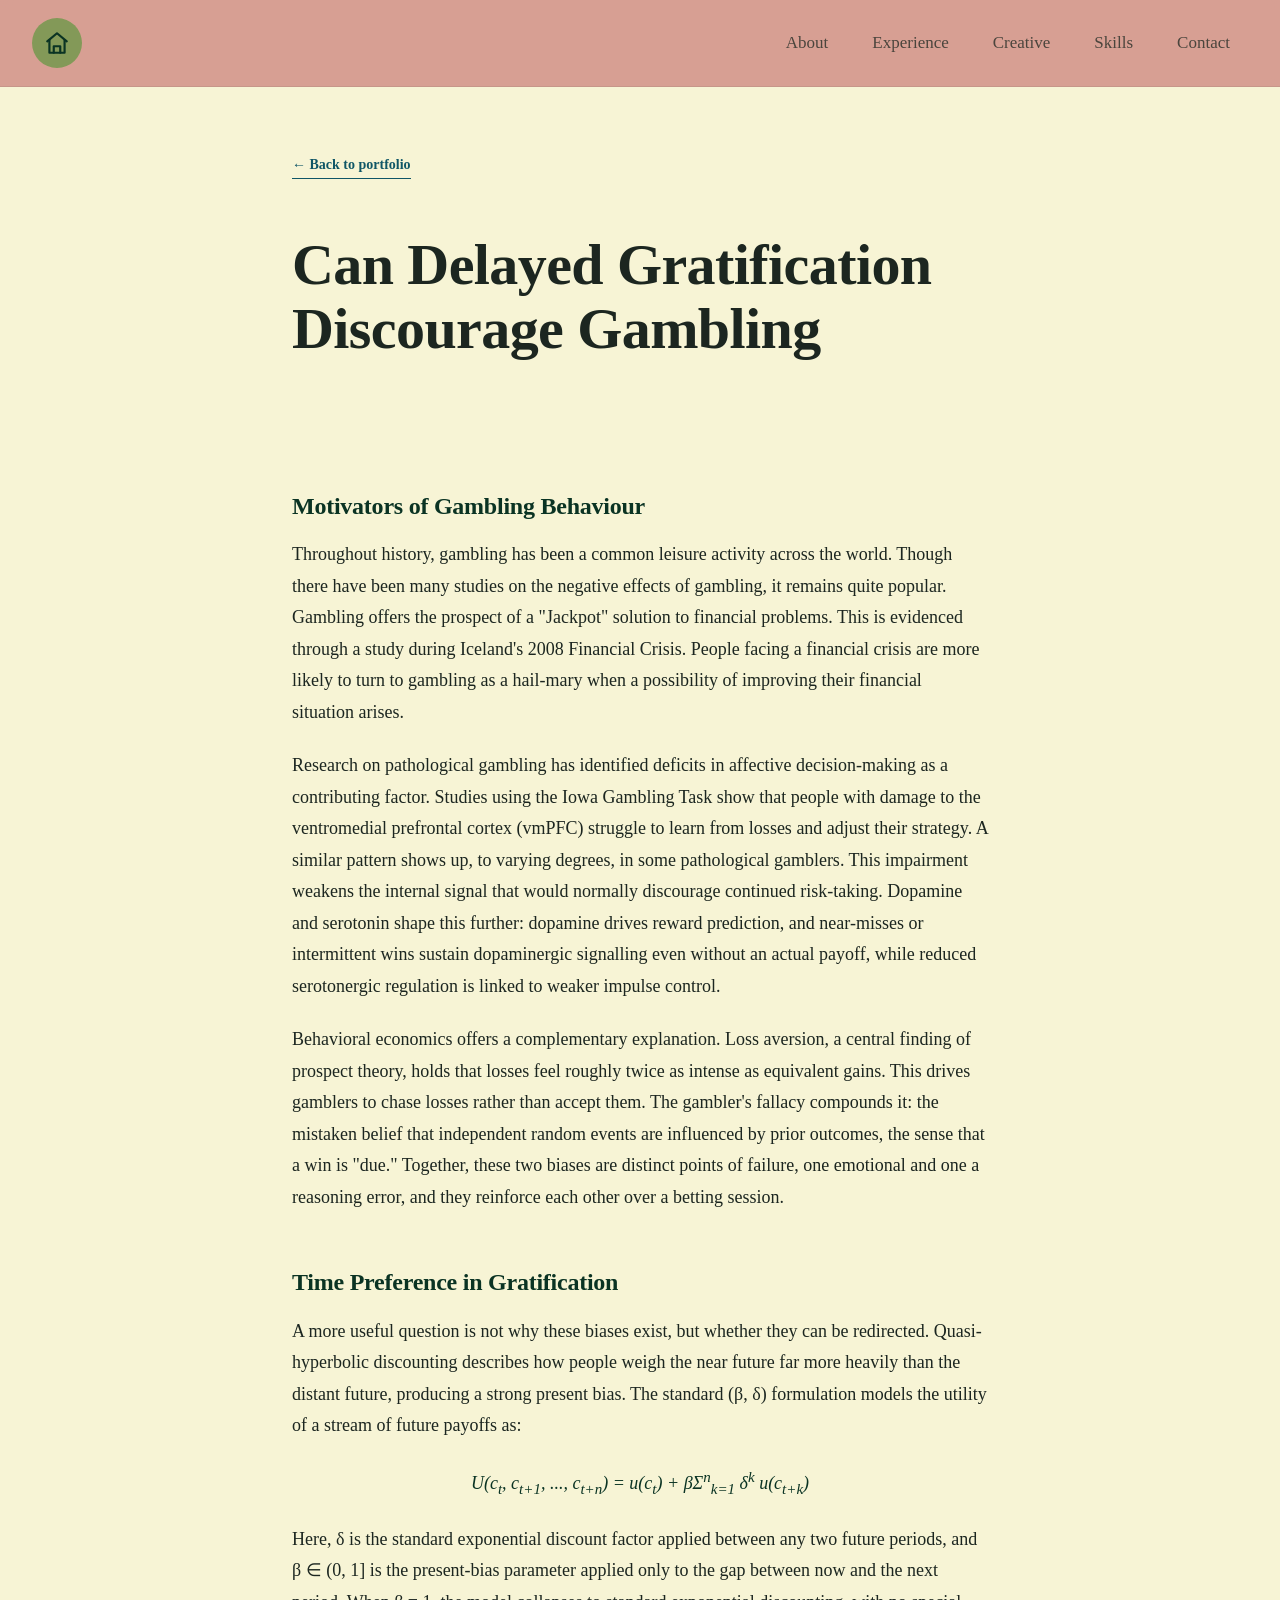
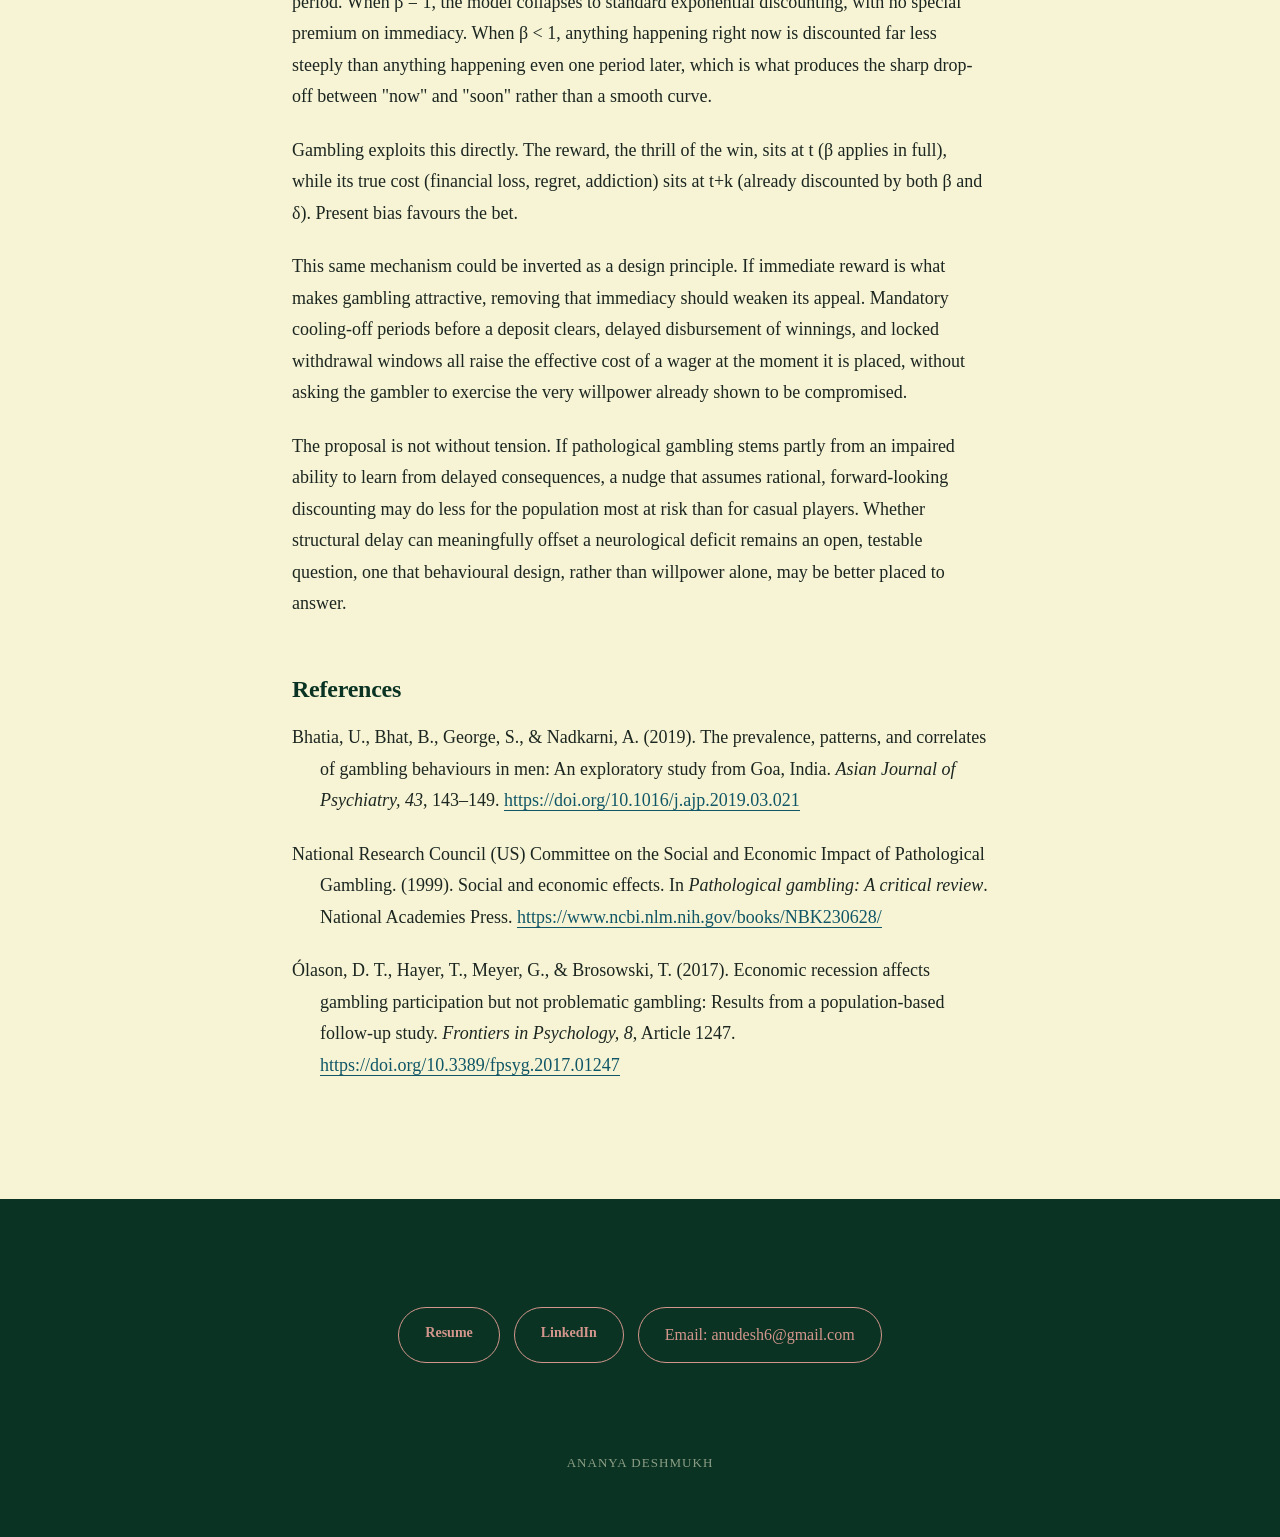
==== writing/delayed-gratification-gambling.html @ 6153156f "Add Delayed Gratification & Gambling essay New essay page mirroring the Paint Politics UI (nav, hero" ====
<!DOCTYPE html>
<html lang="en">
<head>
  <meta charset="UTF-8">
  <meta name="viewport" content="width=device-width, initial-scale=1.0">
  <title>Can Delayed Gratification Discourage Gambling: Ananya Deshmukh</title>
  <meta name="description" content="Can delayed gratification discourage gambling? A research essay on behavioural economics, present bias and gambling design by Ananya Deshmukh.">
  <link rel="icon" type="image/svg+xml" href="../assets/favicon.svg">
  <link rel="stylesheet" href="../styles.css">
</head>
<body>

  <header class="nav">
    <div class="nav-inner">
      <a href="../index.html#top" class="nav-home" aria-label="Home">
        <svg width="20" height="20" viewBox="0 0 24 24" fill="none" stroke="currentColor" stroke-width="2" stroke-linecap="round" stroke-linejoin="round">
          <path d="M3 10.5 12 3l9 7.5"></path>
          <path d="M5 9.5V21h14V9.5"></path>
          <path d="M9 21v-6h6v6"></path>
        </svg>
      </a>
      <button type="button" class="nav-toggle" aria-label="Menu" aria-expanded="false" aria-controls="nav-links">
        <svg width="22" height="22" viewBox="0 0 24 24" fill="none" stroke="currentColor" stroke-width="2" stroke-linecap="round" stroke-linejoin="round">
          <path d="M3 6h18"></path>
          <path d="M3 12h18"></path>
          <path d="M3 18h18"></path>
        </svg>
      </button>
      <nav class="nav-links" id="nav-links">
        <a href="../index.html#thread">About</a>
        <a href="../index.html#work">Experience</a>
        <a href="../index.html#creative">Creative</a>
        <a href="../index.html#skills">Skills</a>
        <a href="../index.html#contact">Contact</a>
      </nav>
    </div>
  </header>

  <main>

    <section class="essay-hero">
      <div class="section-inner narrow">
        <a class="text-link back-link" href="../index.html#work">← Back to portfolio</a>
        <h1 class="essay-title">Can Delayed Gratification Discourage Gambling</h1>
      </div>
    </section>

    <article class="essay-body">
      <div class="section-inner narrow">

        <h2>Motivators of Gambling Behaviour</h2>

        <p>Throughout history, gambling has been a common leisure activity across the world. Though there have been many studies on the negative effects of gambling, it remains quite popular. Gambling offers the prospect of a "Jackpot" solution to financial problems. This is evidenced through a study during Iceland's 2008 Financial Crisis. People facing a financial crisis are more likely to turn to gambling as a hail-mary when a possibility of improving their financial situation arises.</p>

        <p>Research on pathological gambling has identified deficits in affective decision-making as a contributing factor. Studies using the Iowa Gambling Task show that people with damage to the ventromedial prefrontal cortex (vmPFC) struggle to learn from losses and adjust their strategy. A similar pattern shows up, to varying degrees, in some pathological gamblers. This impairment weakens the internal signal that would normally discourage continued risk-taking. Dopamine and serotonin shape this further: dopamine drives reward prediction, and near-misses or intermittent wins sustain dopaminergic signalling even without an actual payoff, while reduced serotonergic regulation is linked to weaker impulse control.</p>

        <p>Behavioral economics offers a complementary explanation. Loss aversion, a central finding of prospect theory, holds that losses feel roughly twice as intense as equivalent gains. This drives gamblers to chase losses rather than accept them. The gambler's fallacy compounds it: the mistaken belief that independent random events are influenced by prior outcomes, the sense that a win is "due." Together, these two biases are distinct points of failure, one emotional and one a reasoning error, and they reinforce each other over a betting session.</p>

        <h2>Time Preference in Gratification</h2>

        <p>A more useful question is not why these biases exist, but whether they can be redirected. Quasi-hyperbolic discounting describes how people weigh the near future far more heavily than the distant future, producing a strong present bias. The standard (β, δ) formulation models the utility of a stream of future payoffs as:</p>

        <p class="essay-formula">U(c<sub>t</sub>, c<sub>t+1</sub>, ..., c<sub>t+n</sub>) = u(c<sub>t</sub>) + βΣ<sup>n</sup><sub>k=1</sub> δ<sup>k</sup> u(c<sub>t+k</sub>)</p>

        <p>Here, δ is the standard exponential discount factor applied between any two future periods, and β ∈ (0, 1] is the present-bias parameter applied only to the gap between now and the next period. When β = 1, the model collapses to standard exponential discounting, with no special premium on immediacy. When β &lt; 1, anything happening right now is discounted far less steeply than anything happening even one period later, which is what produces the sharp drop-off between "now" and "soon" rather than a smooth curve.</p>

        <p>Gambling exploits this directly. The reward, the thrill of the win, sits at t (β applies in full), while its true cost (financial loss, regret, addiction) sits at t+k (already discounted by both β and δ). Present bias favours the bet.</p>

        <p>This same mechanism could be inverted as a design principle. If immediate reward is what makes gambling attractive, removing that immediacy should weaken its appeal. Mandatory cooling-off periods before a deposit clears, delayed disbursement of winnings, and locked withdrawal windows all raise the effective cost of a wager at the moment it is placed, without asking the gambler to exercise the very willpower already shown to be compromised.</p>

        <p>The proposal is not without tension. If pathological gambling stems partly from an impaired ability to learn from delayed consequences, a nudge that assumes rational, forward-looking discounting may do less for the population most at risk than for casual players. Whether structural delay can meaningfully offset a neurological deficit remains an open, testable question, one that behavioural design, rather than willpower alone, may be better placed to answer.</p>

        <h2>References</h2>

        <div class="references">
          <p class="reference-entry">Bhatia, U., Bhat, B., George, S., &amp; Nadkarni, A. (2019). The prevalence, patterns, and correlates of gambling behaviours in men: An exploratory study from Goa, India. <em>Asian Journal of Psychiatry, 43</em>, 143&ndash;149. <a href="https://doi.org/10.1016/j.ajp.2019.03.021" target="_blank" rel="noopener">https://doi.org/10.1016/j.ajp.2019.03.021</a></p>

          <p class="reference-entry">National Research Council (US) Committee on the Social and Economic Impact of Pathological Gambling. (1999). Social and economic effects. In <em>Pathological gambling: A critical review</em>. National Academies Press. <a href="https://www.ncbi.nlm.nih.gov/books/NBK230628/" target="_blank" rel="noopener">https://www.ncbi.nlm.nih.gov/books/NBK230628/</a></p>

          <p class="reference-entry">&Oacute;lason, D. T., Hayer, T., Meyer, G., &amp; Brosowski, T. (2017). Economic recession affects gambling participation but not problematic gambling: Results from a population-based follow-up study. <em>Frontiers in Psychology, 8</em>, Article 1247. <a href="https://doi.org/10.3389/fpsyg.2017.01247" target="_blank" rel="noopener">https://doi.org/10.3389/fpsyg.2017.01247</a></p>
        </div>

      </div>
    </article>

  </main>

  <footer class="close" id="contact">
    <div class="section-inner narrow">
      <div class="cta-row">
        <a class="btn btn-primary-dark" href="../assets/Ananya_Deshmukh_Resume.pdf" target="_blank" rel="noopener">Resume</a>
        <a class="btn btn-outline-dark" href="https://www.linkedin.com/in/ananya-deshmukh-527a0225a/" target="_blank" rel="noopener">LinkedIn</a>
        <button type="button" class="btn btn-outline-dark js-copy-email" data-email="anudesh6@gmail.com">Email: anudesh6@gmail.com</button>
      </div>
      <p class="footer-name">Ananya Deshmukh</p>
    </div>
  </footer>

  <script src="../script.js"></script>
</body>
</html>
---- styles.css ----
/* ---------- Reset & base ---------- */
* {
  margin: 0;
  padding: 0;
  box-sizing: border-box;
}

:root {
  --dark-green: #0A3323;
  --moss: #839958;
  --beige: #F7F4D5;
  --rosy: #D3968C;
  --midnight: #105666;

  --ink: #1c2620;
  --radius: 22px;
}

html {
  scroll-behavior: smooth;
  overflow-x: hidden;
}

body {
  background: var(--beige);
  color: var(--ink);
  font-family: 'Georgia', 'Iowan Old Style', 'Palatino Linotype', serif;
  line-height: 1.6;
  -webkit-font-smoothing: antialiased;
  overflow-x: hidden;
  padding-top: 87px;
}

h1, h2, h3 {
  font-family: 'Helvetica Neue', 'Times New Roman', sans-serif;
  font-weight: 700;
  line-height: 1.1;
  letter-spacing: -0.01em;
}

em {
  font-style: italic;
  font-weight: 400;
}

a {
  color: inherit;
  text-decoration: none;
}

img {
  max-width: 100%;
  display: block;
}

.section-inner {
  max-width: 1320px;
  margin: 0 auto;
  padding: 0 32px;
}

.section-inner.narrow {
  max-width: 760px;
}

.eyebrow {
  font-family: 'Helvetica Neue', 'Times New Roman', sans-serif;
  font-size: 12px;
  font-weight: 700;
  letter-spacing: 0.18em;
  text-transform: uppercase;
  color: var(--midnight);
  margin-bottom: 28px;
}

.section-title {
  font-size: clamp(28px, 4vw, 42px);
  margin-bottom: 44px;
  max-width: 640px;
}

/* ---------- Nav ---------- */
.nav {
  position: fixed;
  top: 0;
  left: 0;
  right: 0;
  z-index: 50;
  background: rgba(211, 150, 140, 0.9);
  backdrop-filter: blur(6px);
  border-bottom: 1px solid rgba(10, 51, 35, 0.08);
}

.nav-inner {
  max-width: 1320px;
  margin: 0 auto;
  padding: 18px 32px;
  display: flex;
  align-items: center;
  justify-content: space-between;
}

.nav-home {
  display: inline-flex;
  align-items: center;
  justify-content: center;
  width: 50px;
  height: 50px;
  border-radius: 50%;
  background: var(--moss);
  color: var(--dark-green);
  transition: background 0.15s ease, color 0.15s ease;
}

.nav-home svg {
  width: 26px;
  height: 26px;
}

.nav-home:hover,
.nav-home:active {
  background: var(--dark-green);
  color: var(--beige);
}

.nav-toggle {
  display: none;
  align-items: center;
  justify-content: center;
  width: 50px;
  height: 50px;
  border-radius: 50%;
  background: none;
  border: none;
  color: var(--dark-green);
  cursor: pointer;
  -webkit-appearance: none;
  appearance: none;
}

.nav-toggle svg {
  width: 26px;
  height: 26px;
}

.nav-links {
  display: flex;
  gap: 8px;
  font-family: 'Helvetica Neue', 'Times New Roman', sans-serif;
  font-size: 17px;
  font-weight: 500;
}

.nav-links a {
  opacity: 0.75;
  padding: 10px 18px;
  border-radius: 999px;
  background: transparent;
  transition: opacity 0.15s ease, color 0.15s ease, background 0.15s ease;
}

.nav-links a:hover,
.nav-links a:active {
  opacity: 1;
  background: var(--moss);
  color: var(--dark-green);
}

/* ---------- Buttons ---------- */
.cta-row {
  display: flex;
  flex-wrap: wrap;
  gap: 14px;
  margin-top: 36px;
}

.btn {
  font-family: 'Helvetica Neue', 'Times New Roman', sans-serif;
  font-size: 14px;
  font-weight: 600;
  padding: 14px 26px;
  border-radius: 999px;
  transition: transform 0.15s ease, background 0.15s ease, color 0.15s ease, border-color 0.15s ease;
  display: inline-block;
  margin: 0;
  cursor: pointer;
}

button.btn {
  font: inherit;
  background: none;
  -webkit-appearance: none;
  appearance: none;
}

.js-copy-email.is-copied {
  background: var(--moss);
  border-color: var(--moss);
  color: var(--beige);
}

.js-copy-email {
  position: relative;
}

.js-copy-email::after {
  content: "Click to copy";
  position: absolute;
  bottom: calc(100% + 8px);
  left: 50%;
  transform: translateX(-50%) translateY(4px);
  background: var(--dark-green);
  color: var(--beige);
  font-family: 'Helvetica Neue', 'Times New Roman', sans-serif;
  font-size: 12px;
  font-weight: 600;
  padding: 6px 12px;
  border-radius: 999px;
  white-space: nowrap;
  opacity: 0;
  pointer-events: none;
  transition: opacity 0.15s ease, transform 0.15s ease;
}

.js-copy-email:hover::after,
.js-copy-email:focus-visible::after {
  opacity: 1;
  transform: translateX(-50%) translateY(0);
}

.js-copy-email.is-copied:hover::after {
  opacity: 0;
}

.btn:hover {
  transform: translateY(-2px);
}

.btn-primary {
  border: 1.5px solid var(--rosy);
  color: var(--dark-green);
}

.btn-primary:hover {
  background: var(--rosy);
  color: var(--dark-green);
}

.btn-outline {
  border: 1.5px solid var(--rosy);
  color: var(--dark-green);
}

.btn-outline:hover {
  background: var(--rosy);
  color: var(--dark-green);
}

.btn-primary-dark {
  border: 1.5px solid var(--rosy);
  color: var(--rosy);
}

.btn-primary-dark:hover {
  background: var(--rosy);
  color: var(--dark-green);
}

.btn-outline-dark {
  border: 1.5px solid var(--rosy);
  color: var(--rosy);
}

.btn-outline-dark:hover {
  background: var(--rosy);
  color: var(--dark-green);
}

.text-link {
  font-family: 'Helvetica Neue', 'Times New Roman', sans-serif;
  font-weight: 600;
  font-size: 14px;
  color: var(--midnight);
  border-bottom: 1.5px solid var(--midnight);
  padding-bottom: 2px;
  transition: color 0.15s ease, border-color 0.15s ease;
}

.text-link:hover,
.text-link:active {
  color: var(--rosy);
  border-bottom-color: var(--rosy);
}

/* ---------- Hero ---------- */
section[id],
footer[id] {
  scroll-margin-top: 105px;
}

.hero {
  padding: 64px 0 96px;
}

.hero-inner {
  max-width: 1320px;
  margin: 0 auto;
  padding: 0 32px;
  display: grid;
  grid-template-columns: 0.9fr 1.1fr;
  gap: 48px;
  align-items: center;
}

.hero-text,
.hero-art {
  min-width: 0;
}

.hero-art {
  order: -1;
  display: flex;
  justify-content: center;
}

.hero-art img {
  width: 100%;
  max-width: 340px;
}

.hero-inner h1 {
  font-family: 'Gambetta', 'Georgia', serif;
  font-weight: 600;
  font-size: clamp(40px, 6vw, 68px);
  color: var(--midnight);
}

.hero-subline {
  font-family: 'Helvetica Neue', 'Times New Roman', sans-serif;
  font-size: 16px;
  color: var(--midnight);
  margin-top: 16px;
  max-width: 600px;
}

/* ---------- The Thread ---------- */
.thread {
  padding: 40px 0 96px;
}

.thread-copy {
  font-size: clamp(19px, 2.4vw, 26px);
  line-height: 1.55;
  color: var(--ink);
}

/* ---------- Cards / Work ---------- */
.work {
  padding: 96px 0;
  background: rgba(211, 150, 140, 0.12);
}

.card-grid {
  display: grid;
  grid-template-columns: repeat(2, 1fr);
  gap: 28px;
}

.card {
  min-width: 0;
  background: var(--beige);
  border-radius: var(--radius);
  padding: 40px;
  box-shadow: 0 1px 2px rgba(10, 51, 35, 0.06);
}

.card-wide {
  grid-column: span 2;
}

.card-label {
  font-family: 'Helvetica Neue', 'Times New Roman', sans-serif;
  font-size: 12px;
  font-weight: 700;
  letter-spacing: 0.1em;
  text-transform: uppercase;
  color: var(--rosy);
  margin-bottom: 14px;
}

.card h3 {
  font-size: 22px;
  margin-bottom: 16px;
}

.card p {
  font-size: 16px;
  color: var(--ink);
}

.card-note {
  margin-top: 14px;
  font-size: 15px;
  color: var(--midnight);
}

.card-highlight {
  background: #DCE7CB;
  color: var(--dark-green);
}

.card-highlight .card-label {
  color: var(--rosy);
}

.card-highlight p {
  color: var(--dark-green);
}

.card-highlight .text-link {
  color: var(--dark-green);
  border-bottom-color: var(--dark-green);
  margin-top: 18px;
  display: inline-block;
}

.card-highlight .text-link:hover,
.card-highlight .text-link:active {
  color: var(--rosy);
  border-bottom-color: var(--rosy);
}

.uniprism-layout {
  display: grid;
  grid-template-columns: 1.4fr 1fr;
  gap: 40px;
  align-items: center;
}

.uniprism-logo {
  padding: 20px;
  display: flex;
  align-items: center;
  justify-content: center;
}

.uniprism-logo img {
  max-width: 200px;
}

.saving-layout {
  display: grid;
  grid-template-columns: 1fr 1fr;
  gap: 40px;
  align-items: center;
}

.saving-copy .text-link {
  margin-top: 18px;
  display: inline-block;
}

.figure-box {
  background: #ffffff;
  border-radius: 16px;
  padding: 20px;
  display: flex;
  align-items: center;
  justify-content: center;
}

.figure-box img {
  border-radius: 6px;
}

/* ---------- Creative gallery ---------- */
.creative {
  padding: 96px 0;
}

.gallery {
  display: grid;
  grid-template-columns: repeat(3, 1fr);
  gap: 28px;
}

.gallery-item {
  position: relative;
  min-width: 0;
  background: rgba(16, 86, 102, 0.06);
  border-radius: var(--radius);
  overflow: hidden;
}

.gallery-item img {
  width: 100%;
  aspect-ratio: 4 / 5;
  object-fit: cover;
}

@media (min-width: 861px) {
  .gallery-item img {
    cursor: zoom-in;
  }
}

/* ---------- Flip card (skull-and-roses video) ---------- */
.flip-card {
  aspect-ratio: 4 / 5;
  background: none;
  perspective: 1200px;
}

.flip-card-inner {
  position: relative;
  width: 100%;
  height: 100%;
  transition: transform 0.6s ease;
  transform-style: preserve-3d;
}

.flip-card.is-flipped .flip-card-inner {
  transform: rotateY(180deg);
}

.flip-card-front,
.flip-card-back {
  position: absolute;
  inset: 0;
  backface-visibility: hidden;
}

.flip-card-front img {
  width: 100%;
  height: 100%;
  object-fit: cover;
}

.flip-card-back {
  transform: rotateY(180deg);
  background: var(--dark-green);
}

.flip-card-back video {
  width: 100%;
  height: 100%;
  object-fit: cover;
}

.play-btn,
.flip-back-btn,
.expand-btn {
  position: absolute;
  bottom: 14px;
  right: 14px;
  width: 34px;
  height: 34px;
  border-radius: 50%;
  border: none;
  background: rgba(10, 51, 35, 0.7);
  color: var(--beige);
  display: flex;
  align-items: center;
  justify-content: center;
  cursor: pointer;
  z-index: 2;
  transition: background 0.15s ease;
}

.play-btn:hover,
.flip-back-btn:hover,
.expand-btn:hover {
  background: var(--dark-green);
}

.play-btn svg {
  margin-left: 2px;
}

.expand-btn {
  bottom: auto;
  top: 14px;
}

.art-ref {
  position: absolute;
  left: 16px;
  bottom: 16px;
  font-family: 'Helvetica Neue', 'Times New Roman', sans-serif;
  font-size: 11px;
  font-weight: 500;
  color: rgba(247, 244, 213, 0.9);
  background: rgba(10, 51, 35, 0.55);
  padding: 4px 10px;
  border-radius: 999px;
  backdrop-filter: blur(2px);
}

.gallery-subhead {
  font-family: 'Helvetica Neue', 'Times New Roman', sans-serif;
  font-size: 13px;
  font-weight: 700;
  letter-spacing: 0.08em;
  text-transform: uppercase;
  color: var(--midnight);
  margin: 48px 0 20px;
}

.gallery-graphite {
  display: block;
  max-width: 480px;
}

.gallery-pair .pair-images {
  display: grid;
  grid-template-columns: 1fr 1fr;
  gap: 2px;
}

.gallery-pair .pair-images img {
  aspect-ratio: 4 / 5;
}

/* ---------- Skills ---------- */
.skills {
  padding: 72px 0;
  background: rgba(16, 86, 102, 0.1);
}

.skills-grid {
  display: grid;
  grid-template-columns: repeat(2, 1fr);
  gap: 32px 48px;
}

.skill-group h3 {
  font-size: 16px;
  margin-bottom: 16px;
  color: var(--midnight);
}

.skill-list {
  list-style: none;
  display: flex;
  flex-direction: column;
  gap: 11px;
}

.skill-list li {
  position: relative;
  padding-left: 24px;
  font-family: 'Helvetica Neue', 'Times New Roman', sans-serif;
  font-size: 15px;
  color: var(--ink);
}

.skill-list li::before {
  content: "\2605";
  position: absolute;
  left: 0;
  top: -1px;
  color: var(--rosy);
  font-size: 13px;
}

/* ---------- Essay / Writing pages ---------- */
.essay-hero {
  padding: 64px 0 32px;
}

.back-link {
  display: inline-block;
  margin-bottom: 40px;
}

.essay-title {
  font-size: clamp(38px, 6vw, 58px);
  margin: 14px 0 20px;
}

.essay-dek {
  font-family: 'Helvetica Neue', 'Times New Roman', sans-serif;
  font-size: 19px;
  color: var(--midnight);
  max-width: 560px;
}

.essay-body {
  padding: 24px 0 96px;
}

.essay-body h2 {
  font-size: 24px;
  margin: 56px 0 20px;
  color: var(--dark-green);
}

.essay-body p {
  font-size: 18px;
  line-height: 1.75;
  margin-bottom: 22px;
}

.essay-body em {
  font-style: italic;
}

.essay-formula {
  font-size: 19px;
  text-align: center;
  font-style: italic;
  color: var(--dark-green);
  margin: 8px 0 30px;
}

.references {
  font-family: 'Helvetica Neue', 'Times New Roman', sans-serif;
}

.reference-entry {
  font-size: 15px;
  line-height: 1.7;
  padding-left: 28px;
  text-indent: -28px;
  margin-bottom: 18px;
  color: var(--ink);
}

.reference-entry a {
  color: var(--midnight);
  border-bottom: 1px solid var(--midnight);
  word-break: break-word;
}

.reference-entry a:hover,
.reference-entry a:active {
  color: var(--rosy);
  border-bottom-color: var(--rosy);
}

.essay-figure {
  margin: 36px 0;
}

.essay-figure img {
  width: 100%;
  border-radius: 14px;
}

.essay-figure figcaption {
  font-family: 'Helvetica Neue', 'Times New Roman', sans-serif;
  font-size: 13px;
  line-height: 1.6;
  color: var(--midnight);
  margin-top: 12px;
}

.essay-figure figcaption a {
  color: var(--midnight);
  border-bottom: 1px solid var(--midnight);
  transition: color 0.15s ease, border-color 0.15s ease;
}

.essay-figure figcaption a:hover,
.essay-figure figcaption a:active {
  color: var(--rosy);
  border-bottom-color: var(--rosy);
}

.essay-figure-small {
  max-width: 320px;
  margin-left: auto;
  margin-right: auto;
}

/* ---------- Close ---------- */
.close {
  background: var(--dark-green);
  color: var(--beige);
  padding: 72px 0 64px;
  text-align: center;
}

.close .cta-row {
  justify-content: center;
}

.footer-name {
  margin-top: 90px;
  font-family: 'Helvetica Neue', 'Times New Roman', sans-serif;
  font-size: 13px;
  letter-spacing: 0.08em;
  text-transform: uppercase;
  opacity: 0.55;
}

/* ---------- Lightbox ---------- */
.lightbox {
  position: fixed;
  inset: 0;
  z-index: 100;
  display: none;
  align-items: center;
  justify-content: center;
  background: rgba(10, 51, 35, 0.92);
  padding: 48px;
}

.lightbox.is-open {
  display: flex;
}

.lightbox-img,
.lightbox-video {
  max-width: 100%;
  max-height: 100%;
  border-radius: 12px;
  box-shadow: 0 20px 60px rgba(0, 0, 0, 0.4);
}

.lightbox-video {
  display: none;
}

.lightbox-close {
  position: absolute;
  top: 24px;
  right: 28px;
  width: 44px;
  height: 44px;
  border-radius: 50%;
  border: none;
  background: rgba(247, 244, 213, 0.15);
  color: var(--beige);
  font-size: 26px;
  line-height: 1;
  cursor: pointer;
  display: flex;
  align-items: center;
  justify-content: center;
  transition: background 0.15s ease;
}

.lightbox-close:hover {
  background: rgba(247, 244, 213, 0.3);
}

/* ---------- Responsive ---------- */
@media (max-width: 860px) {
  .hero-inner {
    grid-template-columns: 1fr;
  }

  .hero-art {
    order: -1;
  }

  .hero-art img {
    max-width: 240px;
  }

  .card-grid {
    grid-template-columns: 1fr;
  }

  .card-wide {
    grid-column: span 1;
  }

  .uniprism-layout,
  .saving-layout {
    grid-template-columns: 1fr;
  }

  .gallery {
    grid-template-columns: repeat(2, 1fr);
  }

  .skills-grid {
    grid-template-columns: 1fr;
  }

  .nav-toggle {
    display: inline-flex;
  }

  .nav-links {
    display: none;
    position: absolute;
    top: 100%;
    left: 0;
    right: 0;
    flex-direction: column;
    gap: 2px;
    background: rgba(211, 150, 140, 0.97);
    padding: 10px 20px 20px;
    border-bottom: 1px solid rgba(10, 51, 35, 0.08);
  }

  .nav-links.is-open {
    display: flex;
  }

  .nav-links a {
    padding: 12px 14px;
  }
}

@media (max-width: 560px) {
  .gallery {
    grid-template-columns: 1fr;
  }

  .gallery-pair .pair-images {
    grid-template-columns: 1fr 1fr;
  }

  .section-inner {
    padding: 0 20px;
  }
}
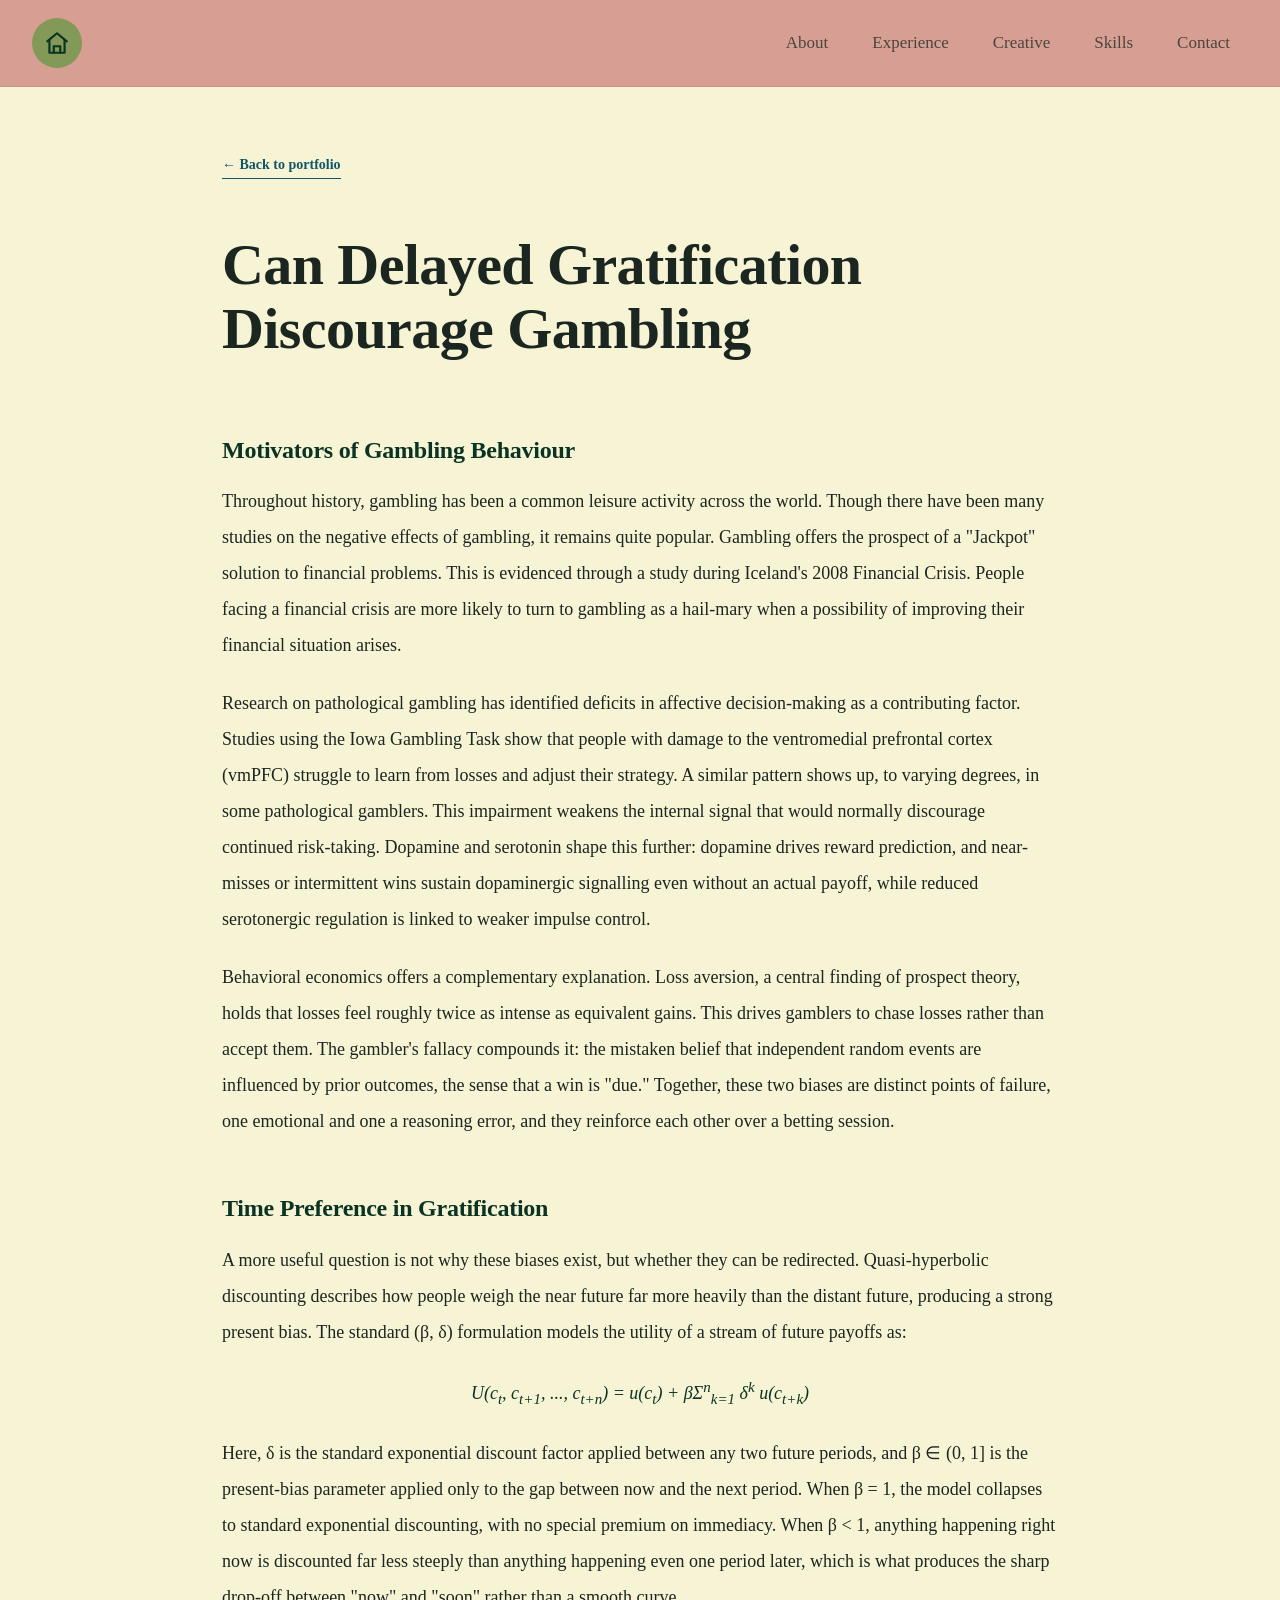
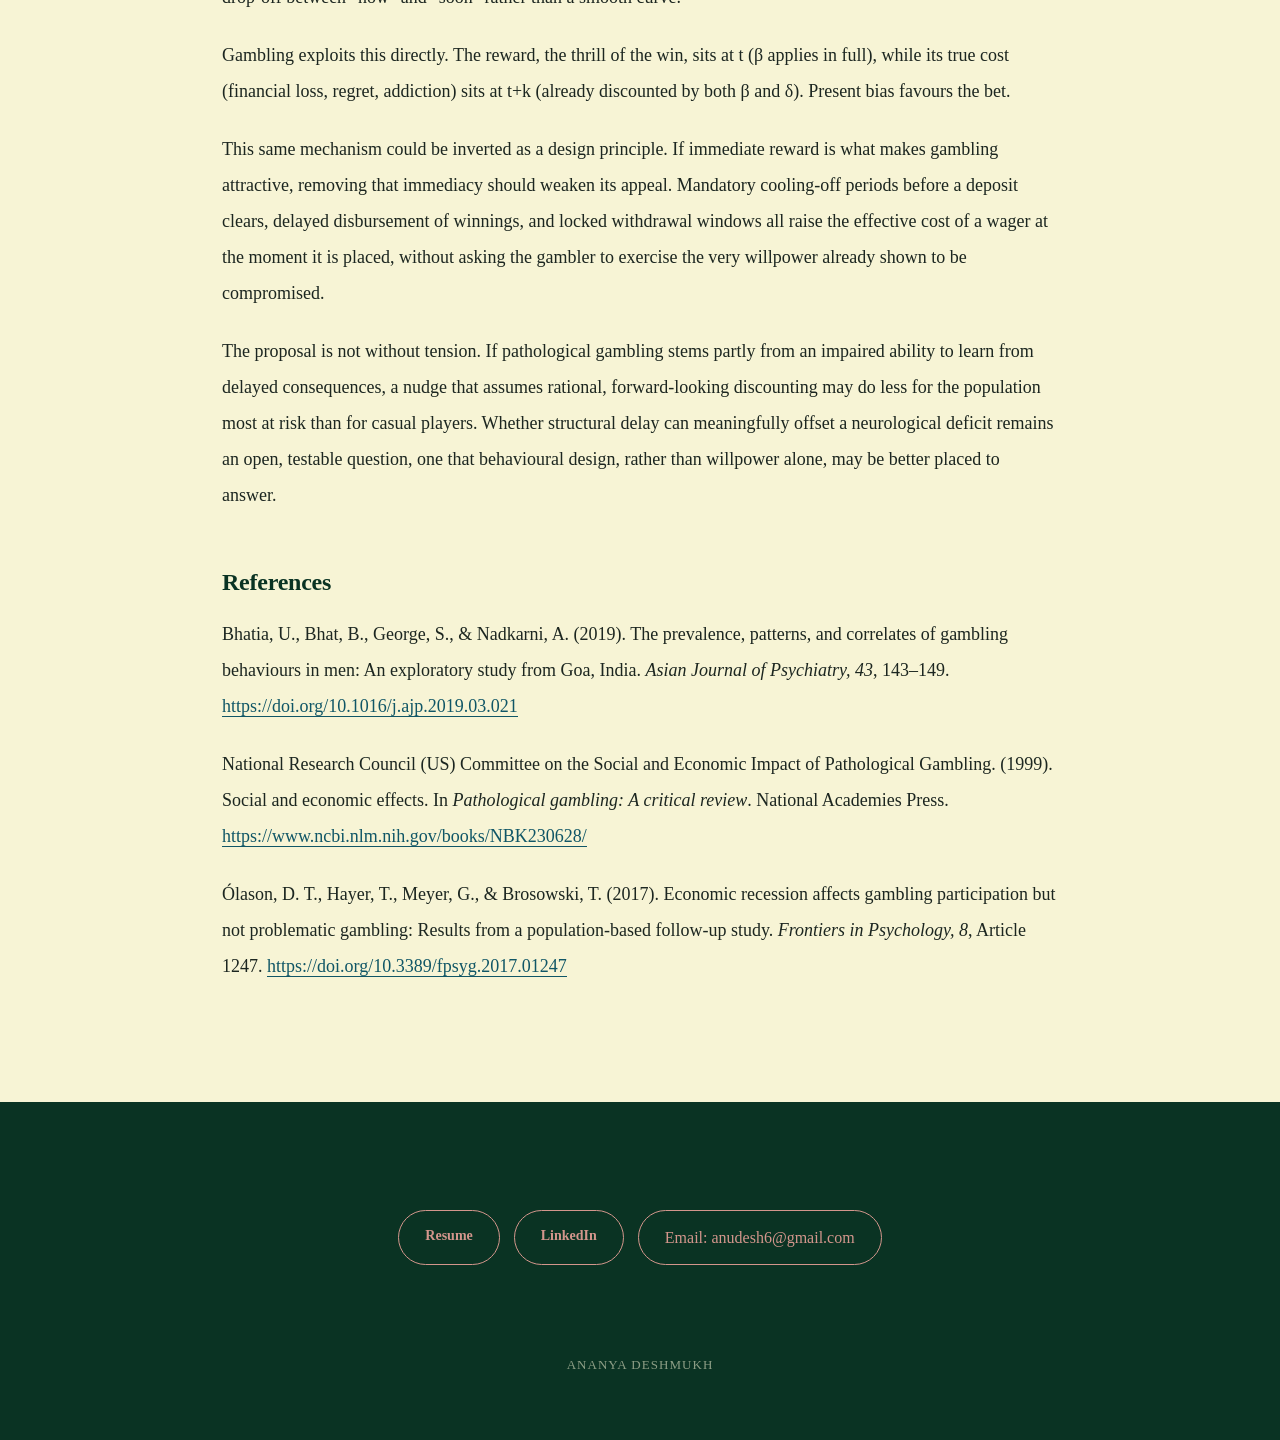
==== commit b5f441cc: "Use updated flower artwork for hero image and favicon - Hero section now uses the updated flower ill" ====
--- a/writing/delayed-gratification-gambling.html
+++ b/writing/delayed-gratification-gambling.html
@@ -5,7 +5,7 @@
   <meta name="viewport" content="width=device-width, initial-scale=1.0">
   <title>Can Delayed Gratification Discourage Gambling: Ananya Deshmukh</title>
   <meta name="description" content="Can delayed gratification discourage gambling? A research essay on behavioural economics, present bias and gambling design by Ananya Deshmukh.">
-  <link rel="icon" type="image/svg+xml" href="../assets/favicon.svg">
+  <link rel="icon" type="image/png" href="../assets/favicon.png">
   <link rel="stylesheet" href="../styles.css">
 </head>
 <body>
--- a/styles.css
+++ b/styles.css
@@ -61,6 +61,11 @@
 
 .section-inner.narrow {
   max-width: 760px;
+}
+
+.essay-hero .section-inner.narrow,
+.essay-body .section-inner.narrow {
+  max-width: 900px;
 }
 
 .eyebrow {
@@ -430,6 +435,32 @@
   border-bottom-color: var(--rosy);
 }
 
+.card-essay {
+  background: var(--rosy);
+  color: var(--dark-green);
+}
+
+.card-essay .card-label {
+  color: var(--midnight);
+}
+
+.card-essay p {
+  color: var(--dark-green);
+}
+
+.card-essay .text-link {
+  color: var(--dark-green);
+  border-bottom-color: var(--dark-green);
+  margin-top: 18px;
+  display: inline-block;
+}
+
+.card-essay .text-link:hover,
+.card-essay .text-link:active {
+  color: var(--midnight);
+  border-bottom-color: var(--midnight);
+}
+
 .uniprism-layout {
   display: grid;
   grid-template-columns: 1.4fr 1fr;
@@ -471,6 +502,10 @@
 
 .figure-box img {
   border-radius: 6px;
+}
+
+.figure-box-full {
+  margin-top: 6px;
 }
 
 /* ---------- Creative gallery ---------- */
@@ -499,7 +534,8 @@
 }
 
 @media (min-width: 861px) {
-  .gallery-item img {
+  .gallery-item img,
+  .figure-box img {
     cursor: zoom-in;
   }
 }
@@ -695,9 +731,13 @@
   color: var(--dark-green);
 }
 
+.essay-body h2:first-of-type {
+  margin-top: 0;
+}
+
 .essay-body p {
   font-size: 18px;
-  line-height: 1.75;
+  line-height: 2;
   margin-bottom: 22px;
 }
 
@@ -718,11 +758,9 @@
 }
 
 .reference-entry {
-  font-size: 15px;
-  line-height: 1.7;
-  padding-left: 28px;
-  text-indent: -28px;
-  margin-bottom: 18px;
+  font-size: 13px;
+  line-height: 1.6;
+  margin-bottom: 16px;
   color: var(--ink);
 }
 
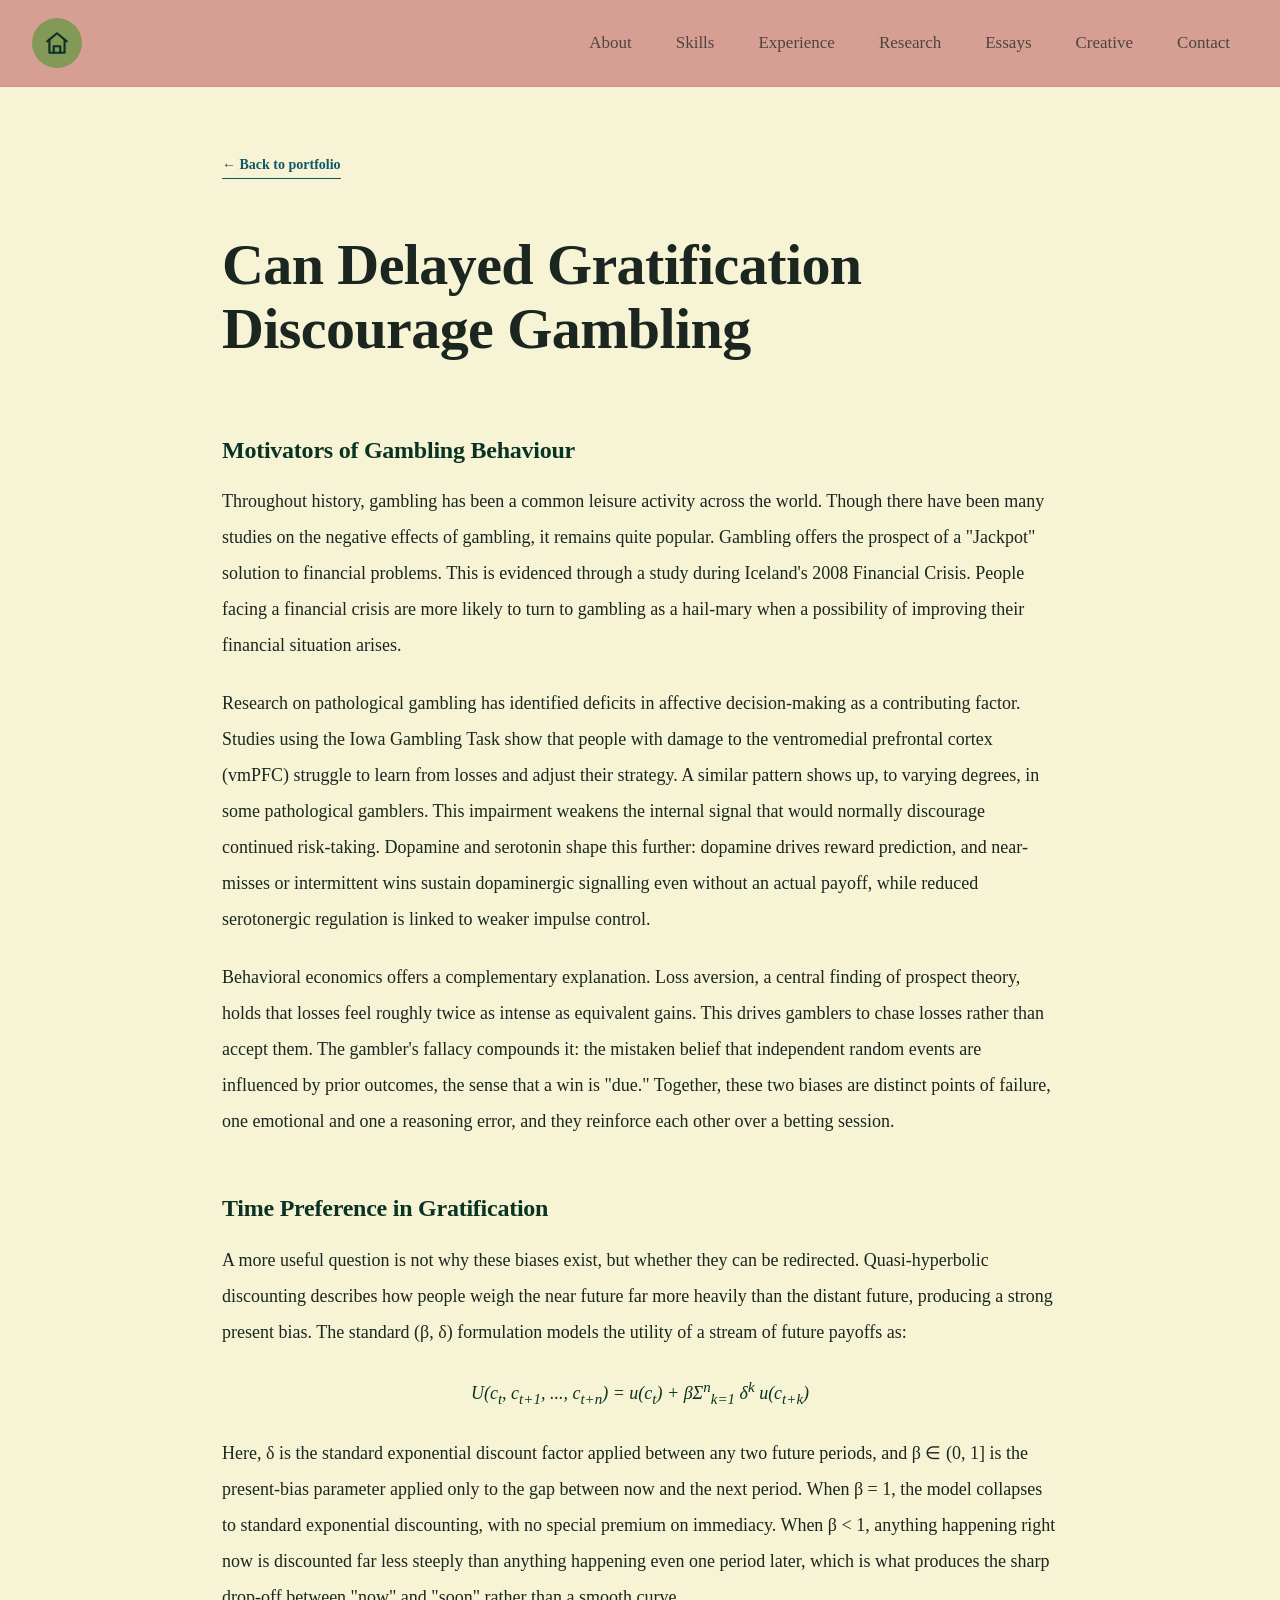
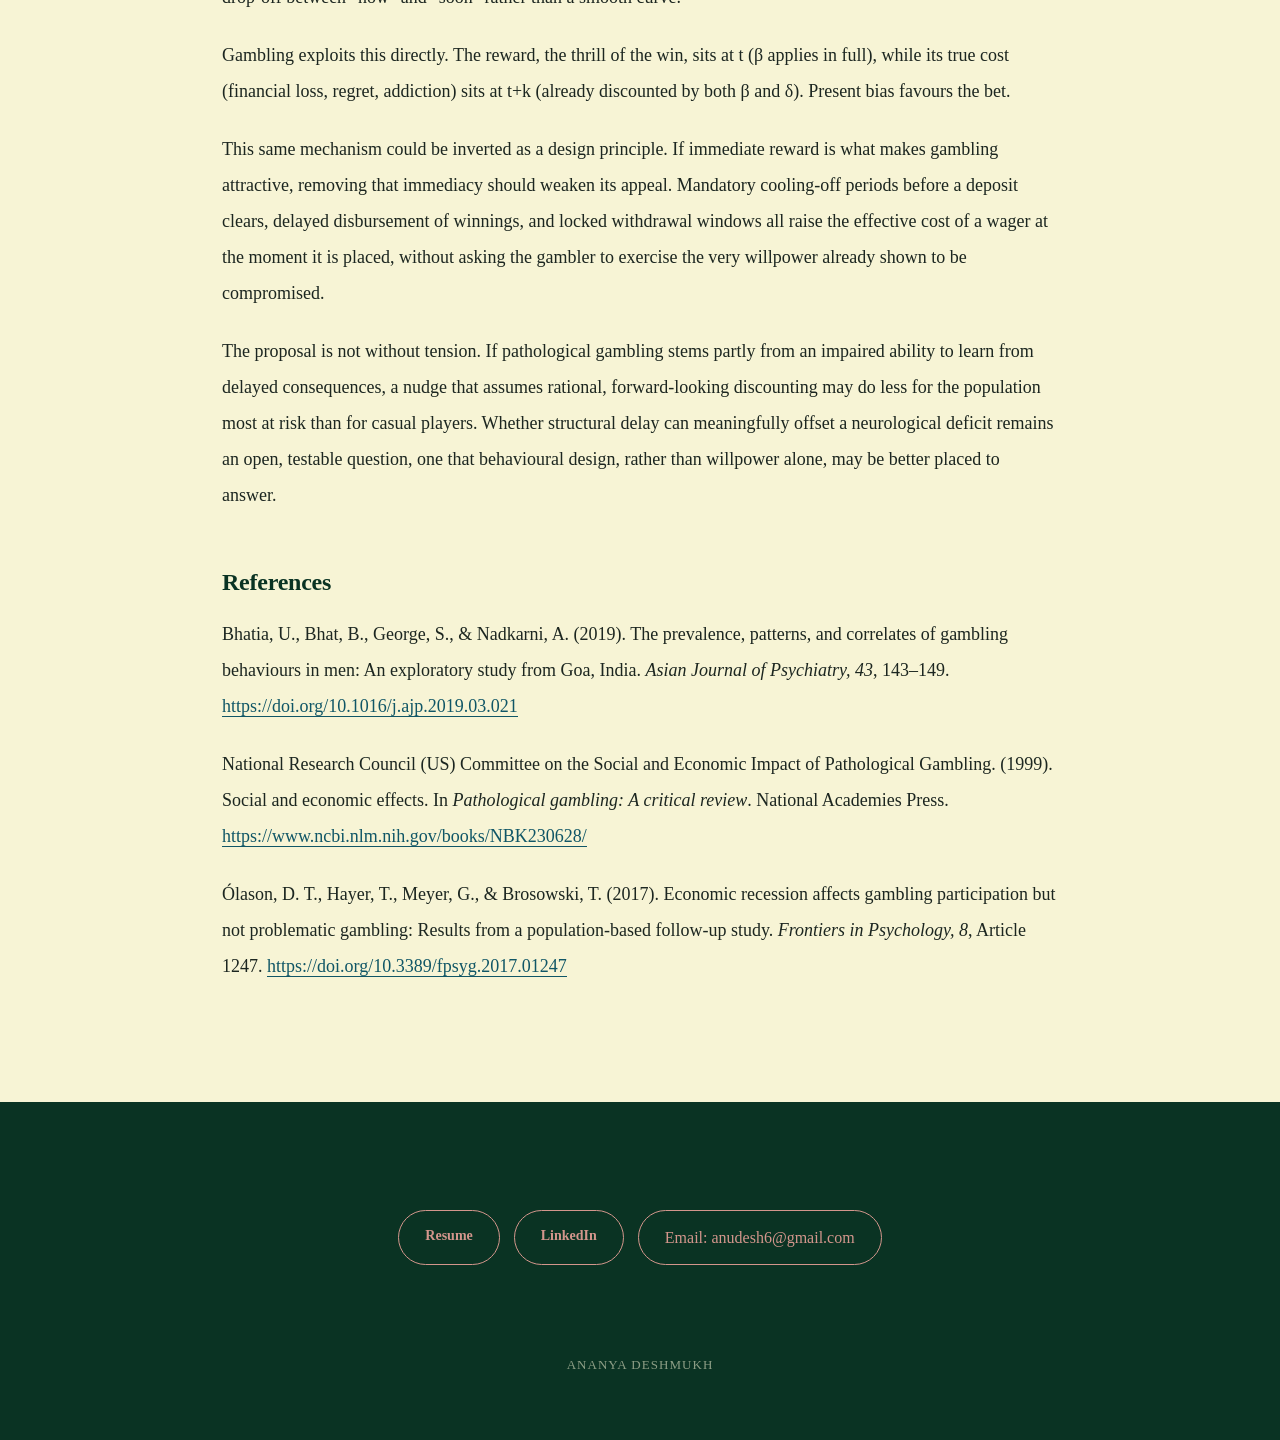
==== commit 5b30d752: "Major redesign: reorder sections, compact skills, styled numbers, GSAP layered-pinning scroll 1. Sec" ====
--- a/writing/delayed-gratification-gambling.html
+++ b/writing/delayed-gratification-gambling.html
@@ -28,9 +28,11 @@
       </button>
       <nav class="nav-links" id="nav-links">
         <a href="../index.html#thread">About</a>
+        <a href="../index.html#skills">Skills</a>
         <a href="../index.html#work">Experience</a>
+        <a href="../index.html#research">Research</a>
+        <a href="../index.html#essays">Essays</a>
         <a href="../index.html#creative">Creative</a>
-        <a href="../index.html#skills">Skills</a>
         <a href="../index.html#contact">Contact</a>
       </nav>
     </div>
--- a/styles.css
+++ b/styles.css
@@ -14,6 +14,20 @@
 
   --ink: #1c2620;
   --radius: 22px;
+
+  /* Spacing scale — tune these to adjust vertical rhythm site-wide */
+  --space-3xs: 6px;
+  --space-2xs: 10px;
+  --space-xs: 16px;
+  --space-sm: 24px;
+  --space-md: 36px;
+  --space-lg: 52px;
+  --space-xl: 76px;
+
+  /* Section marker (the "01 / About" style numbers) */
+  --marker-num-size: 44px;
+  --marker-num-color: var(--rosy);
+  --marker-num-weight: 700;
 }
 
 html {
@@ -68,14 +82,34 @@
   max-width: 900px;
 }
 
-.eyebrow {
-  font-family: 'Helvetica Neue', 'Times New Roman', sans-serif;
-  font-size: 12px;
+/* Section marker: a styled number badge + label, used instead of a
+   plain "01 / About" text eyebrow. Tune the look via the
+   --marker-num-* custom properties in :root, or override per-section
+   below (e.g. .skills .section-num). */
+.section-marker {
+  display: flex;
+  align-items: baseline;
+  gap: var(--space-2xs);
+  margin-bottom: var(--space-md);
+}
+
+.section-num {
+  font-family: 'Gambetta', 'Georgia', serif;
+  font-size: var(--marker-num-size);
+  font-weight: var(--marker-num-weight);
+  line-height: 1;
+  color: transparent;
+  -webkit-text-stroke: 1.5px var(--marker-num-color);
+}
+
+.section-label {
+  font-family: 'Helvetica Neue', 'Times New Roman', sans-serif;
+  font-size: 13px;
   font-weight: 700;
-  letter-spacing: 0.18em;
+  letter-spacing: 0.16em;
   text-transform: uppercase;
   color: var(--midnight);
-  margin-bottom: 28px;
+  padding-bottom: 6px;
 }
 
 .section-title {
@@ -304,7 +338,7 @@
 }
 
 .hero {
-  padding: 64px 0 96px;
+  padding: var(--space-xl) 0 var(--space-lg);
 }
 
 .hero-inner {
@@ -330,7 +364,7 @@
 
 .hero-art img {
   width: 100%;
-  max-width: 340px;
+  max-width: 560px;
 }
 
 .hero-inner h1 {
@@ -350,7 +384,8 @@
 
 /* ---------- The Thread ---------- */
 .thread {
-  padding: 40px 0 96px;
+  padding: var(--space-lg) 0;
+  background: #EFE6C9;
 }
 
 .thread-copy {
@@ -361,21 +396,31 @@
 
 /* ---------- Cards / Work ---------- */
 .work {
-  padding: 96px 0;
-  background: rgba(211, 150, 140, 0.12);
+  padding: var(--space-lg) 0;
+  background: #D7E5E6;
+}
+
+.research {
+  padding: var(--space-lg) 0;
+  background: #DCE7CB;
+}
+
+.essays {
+  padding: var(--space-lg) 0;
+  background: #F0D9D3;
 }
 
 .card-grid {
   display: grid;
   grid-template-columns: repeat(2, 1fr);
-  gap: 28px;
+  gap: var(--space-sm);
 }
 
 .card {
   min-width: 0;
   background: var(--beige);
   border-radius: var(--radius);
-  padding: 40px;
+  padding: var(--space-md);
   box-shadow: 0 1px 2px rgba(10, 51, 35, 0.06);
 }
 
@@ -510,13 +555,14 @@
 
 /* ---------- Creative gallery ---------- */
 .creative {
-  padding: 96px 0;
+  padding: var(--space-lg) 0;
+  background: #D2E2DC;
 }
 
 .gallery {
   display: grid;
   grid-template-columns: repeat(3, 1fr);
-  gap: 28px;
+  gap: var(--space-sm);
 }
 
 .gallery-item {
@@ -639,7 +685,7 @@
   letter-spacing: 0.08em;
   text-transform: uppercase;
   color: var(--midnight);
-  margin: 48px 0 20px;
+  margin: var(--space-md) 0 var(--space-xs);
 }
 
 .gallery-graphite {
@@ -659,44 +705,70 @@
 
 /* ---------- Skills ---------- */
 .skills {
-  padding: 72px 0;
-  background: rgba(16, 86, 102, 0.1);
+  padding: var(--space-lg) 0;
+  background: #E1EAD1;
 }
 
 .skills-grid {
   display: grid;
-  grid-template-columns: repeat(2, 1fr);
-  gap: 32px 48px;
+  grid-template-columns: repeat(4, 1fr);
+  gap: var(--space-md) var(--space-sm);
 }
 
 .skill-group h3 {
-  font-size: 16px;
-  margin-bottom: 16px;
-  color: var(--midnight);
-}
-
-.skill-list {
-  list-style: none;
-  display: flex;
-  flex-direction: column;
-  gap: 11px;
-}
-
-.skill-list li {
-  position: relative;
-  padding-left: 24px;
-  font-family: 'Helvetica Neue', 'Times New Roman', sans-serif;
   font-size: 15px;
-  color: var(--ink);
-}
-
-.skill-list li::before {
-  content: "\2605";
-  position: absolute;
-  left: 0;
-  top: -1px;
-  color: var(--rosy);
-  font-size: 13px;
+  margin-bottom: var(--space-xs);
+  color: var(--midnight);
+}
+
+.tags {
+  display: flex;
+  flex-wrap: wrap;
+  gap: var(--space-3xs) var(--space-2xs);
+}
+
+.tag {
+  font-family: 'Helvetica Neue', 'Times New Roman', sans-serif;
+  font-size: 12.5px;
+  font-weight: 600;
+  padding: 7px 13px;
+  border-radius: 999px;
+  background: var(--beige);
+  border: 1.5px solid var(--moss);
+  color: var(--dark-green);
+  transition: background 0.15s ease, color 0.15s ease;
+}
+
+.tag:hover {
+  background: var(--moss);
+  color: var(--beige);
+}
+
+.skill-research .tag {
+  border-color: var(--midnight);
+}
+
+.skill-research .tag:hover {
+  background: var(--midnight);
+  color: var(--beige);
+}
+
+.skill-analytics .tag {
+  border-color: var(--dark-green);
+}
+
+.skill-analytics .tag:hover {
+  background: var(--dark-green);
+  color: var(--beige);
+}
+
+.skill-creative .tag {
+  border-color: var(--rosy);
+}
+
+.skill-creative .tag:hover {
+  background: var(--rosy);
+  color: var(--dark-green);
 }
 
 /* ---------- Essay / Writing pages ---------- */
@@ -883,7 +955,66 @@
   background: rgba(247, 244, 213, 0.3);
 }
 
+/* ---------- Scroll-stacked panels (progressive enhancement) ----------
+   .panel sections render as normal, unconstrained sections by
+   default. scroll-effects.js adds "panels-active" to <body> only
+   after GSAP + ScrollTrigger load successfully AND the visitor
+   doesn't have prefers-reduced-motion set — that's what turns on the
+   full-viewport "stacking card" look and the pin behaviour. If the
+   script fails to load, or motion is reduced, everyone gets a normal
+   scrolling page with no changes needed on their part. */
+.panel {
+  position: relative;
+}
+
+body.panels-active {
+  padding-top: 0;
+}
+
+body.panels-active .panel {
+  height: 100vh;
+  height: 100dvh;
+  overflow-y: auto;
+  overscroll-behavior: contain;
+  -webkit-overflow-scrolling: touch;
+  display: flex;
+  flex-direction: column;
+  justify-content: center;
+  padding-top: 90px;
+  border-radius: 32px 32px 0 0;
+  box-shadow: 0 -18px 50px rgba(10, 51, 35, 0.2);
+}
+
+body.panels-active .panel::-webkit-scrollbar {
+  width: 0;
+  height: 0;
+}
+
+body.panels-active .panel:nth-of-type(1) { z-index: 1; }
+body.panels-active .panel:nth-of-type(2) { z-index: 2; }
+body.panels-active .panel:nth-of-type(3) { z-index: 3; }
+body.panels-active .panel:nth-of-type(4) { z-index: 4; }
+body.panels-active .panel:nth-of-type(5) { z-index: 5; }
+body.panels-active .panel:nth-of-type(6) { z-index: 6; }
+body.panels-active .panel:nth-of-type(7) { z-index: 7; }
+
+@media (prefers-reduced-motion: reduce) {
+  body.panels-active .panel {
+    height: auto;
+    overflow: visible;
+    box-shadow: none;
+    border-radius: 0;
+    padding-top: 0;
+  }
+}
+
 /* ---------- Responsive ---------- */
+@media (max-width: 1100px) {
+  .skills-grid {
+    grid-template-columns: repeat(2, 1fr);
+  }
+}
+
 @media (max-width: 860px) {
   .hero-inner {
     grid-template-columns: 1fr;
@@ -894,7 +1025,7 @@
   }
 
   .hero-art img {
-    max-width: 240px;
+    max-width: 340px;
   }
 
   .card-grid {
